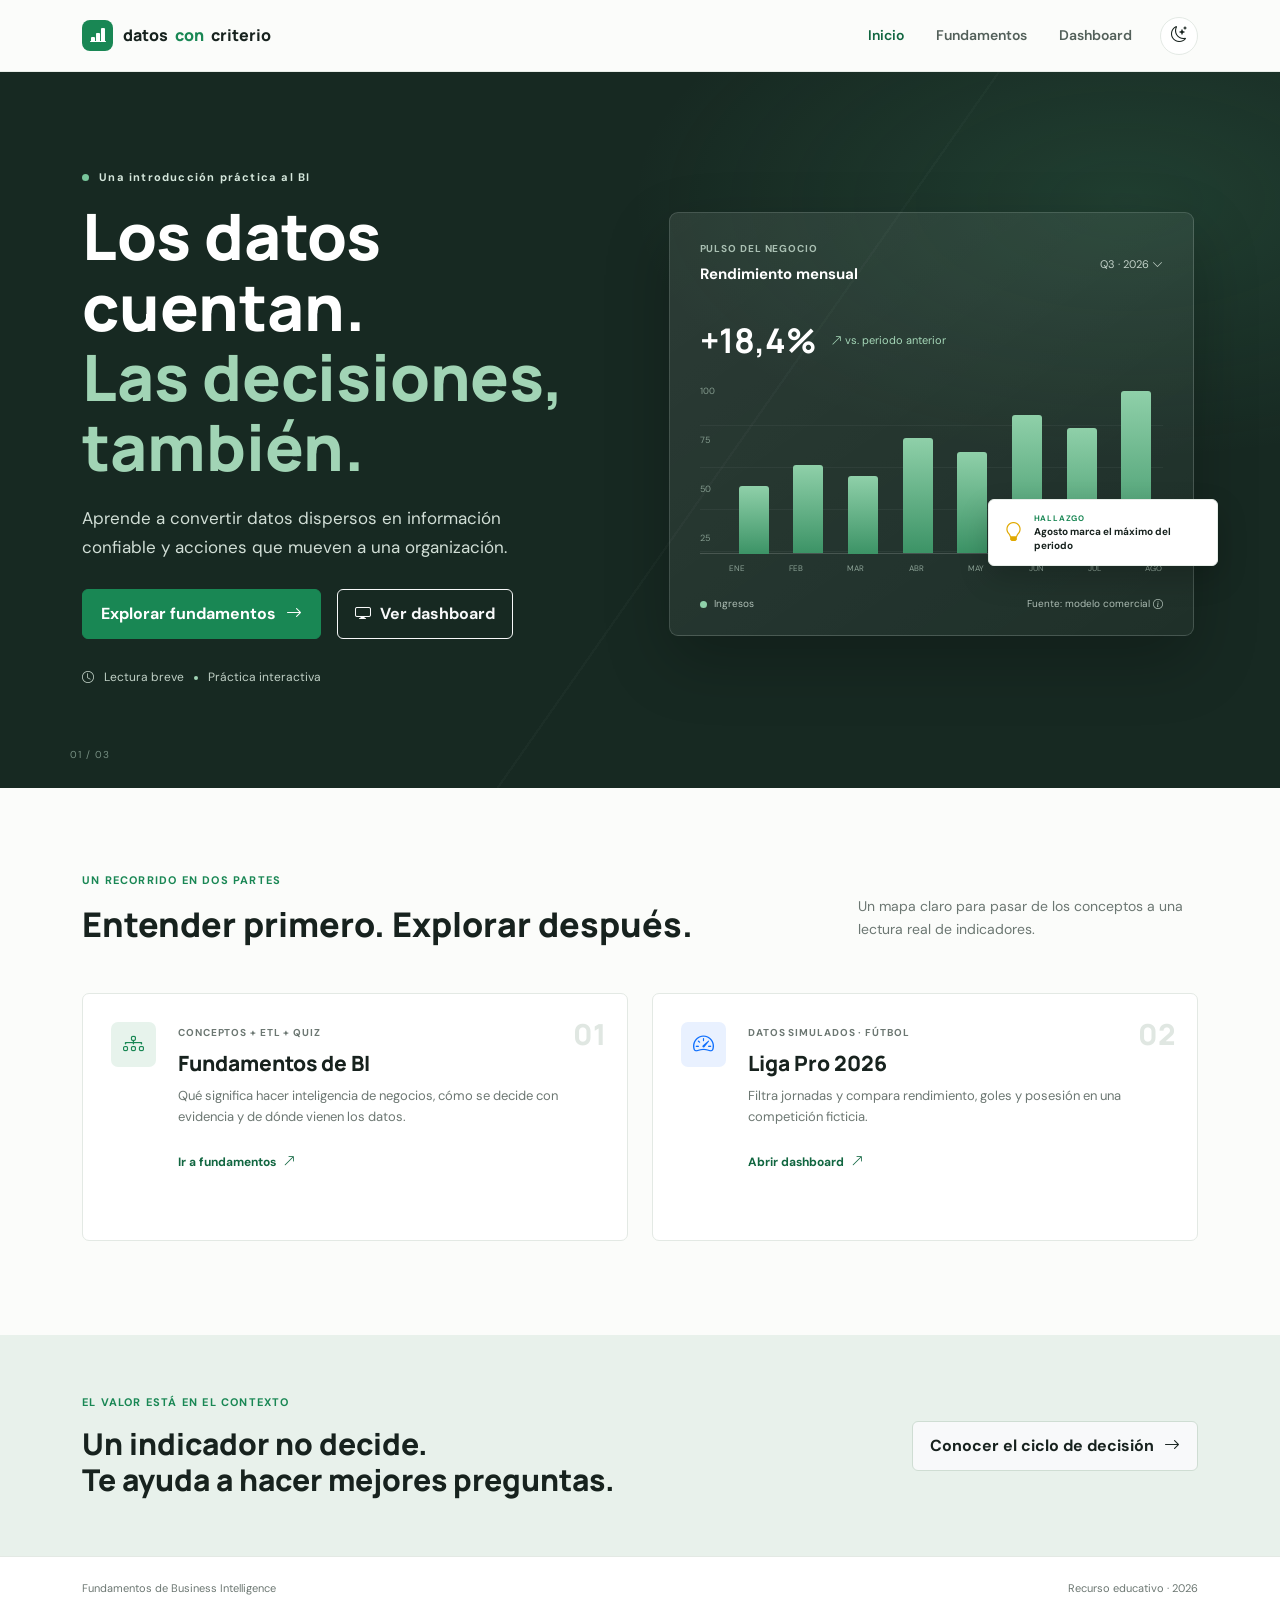
==== index.html @ f7e89e69 "Versión uno de mi sitio web sobre BI" ====
<!doctype html>
<html lang="es">
<head>
  <meta charset="utf-8"><meta name="viewport" content="width=device-width, initial-scale=1">
  <meta name="description" content="Una guía práctica para entender Business Intelligence, ETL y decisiones basadas en datos.">
  <title>Datos con criterio | Fundamentos de BI</title>
  <link rel="preconnect" href="https://fonts.googleapis.com"><link rel="preconnect" href="https://fonts.gstatic.com" crossorigin>
  <link href="https://fonts.googleapis.com/css2?family=DM+Sans:wght@400;500;600;700&family=Manrope:wght@500;600;700;800&display=swap" rel="stylesheet">
  <link href="https://cdn.jsdelivr.net/npm/bootstrap@5.3.3/dist/css/bootstrap.min.css" rel="stylesheet">
  <link href="https://cdn.jsdelivr.net/npm/bootstrap-icons@1.11.3/font/bootstrap-icons.min.css" rel="stylesheet">
  <link href="css/styles.css" rel="stylesheet">
</head>
<body>
  <nav class="navbar navbar-expand-lg fixed-top site-nav" aria-label="Navegación principal"><div class="container">
    <a class="navbar-brand" href="index.html"><span class="brand-mark"><i class="bi bi-bar-chart-line-fill" aria-hidden="true"></i></span> datos<span>con</span>criterio</a>
    <button class="navbar-toggler" type="button" data-bs-toggle="collapse" data-bs-target="#mainNav" aria-controls="mainNav" aria-expanded="false" aria-label="Abrir navegación"><span class="navbar-toggler-icon"></span></button>
    <div class="collapse navbar-collapse" id="mainNav"><ul class="navbar-nav ms-auto align-items-lg-center gap-lg-2">
      <li class="nav-item"><a class="nav-link active" aria-current="page" href="index.html">Inicio</a></li><li class="nav-item"><a class="nav-link" href="fundamentos.html">Fundamentos</a></li><li class="nav-item"><a class="nav-link" href="dashboard.html">Dashboard</a></li>
      <li class="nav-item ms-lg-2"><button class="theme-toggle" type="button" data-theme-toggle aria-label="Activar modo oscuro" title="Cambiar tema"><i class="bi bi-moon-stars" aria-hidden="true"></i></button></li>
    </ul></div>
  </div></nav>
  <main>
    <section class="home-hero"><div class="container"><div class="row align-items-center g-5">
      <div class="col-lg-6 hero-copy"><p class="eyebrow"><span class="eyebrow-dot"></span> Una introducción práctica al BI</p><h1>Los datos cuentan.<br><span>Las decisiones, también.</span></h1><p class="hero-lede">Aprende a convertir datos dispersos en información confiable y acciones que mueven a una organización.</p>
        <div class="d-flex flex-wrap gap-3 hero-actions"><a class="btn btn-accent" href="fundamentos.html">Explorar fundamentos <i class="bi bi-arrow-right" aria-hidden="true"></i></a><a class="btn btn-outline-light" href="dashboard.html"><i class="bi bi-display" aria-hidden="true"></i> Ver dashboard</a></div>
        <div class="hero-note"><i class="bi bi-clock" aria-hidden="true"></i> Lectura breve <span></span> Práctica interactiva</div>
      </div>
      <div class="col-lg-6"><div class="hero-visual" aria-label="Visualización de tendencias de datos">
        <div class="visual-topline"><div><span class="visual-label">PULSO DEL NEGOCIO</span><strong>Rendimiento mensual</strong></div><span class="visual-period">Q3 · 2026 <i class="bi bi-chevron-down" aria-hidden="true"></i></span></div>
        <div class="visual-number"><strong>+18,4%</strong><span><i class="bi bi-arrow-up-right" aria-hidden="true"></i> vs. periodo anterior</span></div>
        <div class="chart-grid" aria-hidden="true"><div class="chart-y"><span>100</span><span>75</span><span>50</span><span>25</span></div><div class="hero-bars"><i style="--bar:40%"></i><i style="--bar:52%"></i><i style="--bar:46%"></i><i style="--bar:68%"></i><i style="--bar:60%"></i><i style="--bar:82%"></i><i style="--bar:74%"></i><i style="--bar:96%"></i></div></div>
        <div class="chart-months"><span>ENE</span><span>FEB</span><span>MAR</span><span>ABR</span><span>MAY</span><span>JUN</span><span>JUL</span><span>AGO</span></div>
        <div class="visual-bottom"><span><i class="legend-dot"></i> Ingresos</span><span>Fuente: modelo comercial <i class="bi bi-info-circle" aria-hidden="true"></i></span></div>
        <div class="floating-insight"><i class="bi bi-lightbulb" aria-hidden="true"></i><span><small>HALLAZGO</small><strong>Agosto marca el máximo del periodo</strong></span></div>
      </div></div>
    </div></div><div class="hero-index" aria-hidden="true">01 / 03</div></section>
    <section class="section-pad learning-path"><div class="container">
      <div class="section-heading d-flex flex-column flex-md-row justify-content-between align-items-md-end gap-3"><div><p class="eyebrow text-green">UN RECORRIDO EN DOS PARTES</p><h2>Entender primero.<br class="d-md-none"> Explorar después.</h2></div><p>Un mapa claro para pasar de los conceptos a una lectura real de indicadores.</p></div>
      <div class="row g-4 mt-2"><div class="col-md-6"><a class="path-card" href="fundamentos.html"><div class="path-number">01</div><div class="path-icon icon-green"><i class="bi bi-diagram-3" aria-hidden="true"></i></div><div class="path-card-body"><span class="card-kicker">CONCEPTOS + ETL + QUIZ</span><h3>Fundamentos de BI</h3><p>Qué significa hacer inteligencia de negocios, cómo se decide con evidencia y de dónde vienen los datos.</p><span class="text-link">Ir a fundamentos <i class="bi bi-arrow-up-right" aria-hidden="true"></i></span></div></a></div>
        <div class="col-md-6"><a class="path-card" href="dashboard.html"><div class="path-number">02</div><div class="path-icon icon-blue"><i class="bi bi-speedometer2" aria-hidden="true"></i></div><div class="path-card-body"><span class="card-kicker">DATOS SIMULADOS · FÚTBOL</span><h3>Liga Pro 2026</h3><p>Filtra jornadas y compara rendimiento, goles y posesión en una competición ficticia.</p><span class="text-link">Abrir dashboard <i class="bi bi-arrow-up-right" aria-hidden="true"></i></span></div></a></div>
      </div>
    </div></section>
    <section class="home-band"><div class="container d-flex flex-column flex-lg-row align-items-lg-center justify-content-between gap-4"><div><p class="eyebrow">EL VALOR ESTÁ EN EL CONTEXTO</p><h2>Un indicador no decide.<br>Te ayuda a hacer mejores preguntas.</h2></div><a href="fundamentos.html#decisiones" class="btn btn-light">Conocer el ciclo de decisión <i class="bi bi-arrow-right" aria-hidden="true"></i></a></div></section>
  </main>
  <footer class="site-footer"><div class="container d-flex flex-column flex-sm-row justify-content-between gap-2"><span>Fundamentos de Business Intelligence</span><span>Recurso educativo · 2026</span></div></footer>
  <script src="https://cdn.jsdelivr.net/npm/bootstrap@5.3.3/dist/js/bootstrap.bundle.min.js"></script><script src="js/main.js"></script>
</body></html>
---- css/styles.css ----
:root {
  color-scheme: light;
  --ink: #17221e; --muted: #6c7772; --paper: #fbfcfa; --surface: #ffffff; --line: #e3e9e4;
  --green: #198754; --green-dark: #116640; --green-soft: #e7f3ec; --blue: #0d6efd; --yellow: #ffc107; --red: #dc3545;
  --shadow: 0 10px 30px rgba(27, 46, 36, .07); --nav-height: 72px;
}
* { box-sizing: border-box; }
html { scroll-behavior: smooth; scroll-padding-top: 92px; }
body { padding-top: var(--nav-height); background: var(--paper); color: var(--ink); font-family: "DM Sans", sans-serif; line-height: 1.65; }
h1, h2, h3, h4, .navbar-brand { font-family: "Manrope", sans-serif; letter-spacing: 0; }
h1, h2, h3, p { margin-top: 0; }
a { color: inherit; }
.site-nav { height: var(--nav-height); background: rgba(251, 252, 250, .96); border-bottom: 1px solid rgba(227, 233, 228, .8); backdrop-filter: blur(12px); }
.navbar-brand { display: inline-flex; align-items: center; gap: 7px; color: var(--ink); font-size: 16px; font-weight: 800; }
.navbar-brand > span:not(.brand-mark) { color: var(--green); }
.brand-mark { display: grid; place-items: center; width: 31px; height: 31px; margin-right: 3px; border-radius: 8px; background: var(--green); color: white; font-size: 16px; }
.site-nav .nav-link { padding: 9px 12px !important; color: #53605a; font-size: 14px; font-weight: 600; }
.site-nav .nav-link:hover, .site-nav .nav-link.active { color: var(--green-dark); }
.theme-toggle { display: grid; place-items: center; width: 38px; height: 38px; border: 1px solid var(--line); border-radius: 50%; background: var(--surface); color: var(--ink); }
.theme-toggle:hover { color: var(--green); border-color: var(--green); }
.navbar-toggler { padding: 6px 8px; border-color: var(--line); }
.navbar-toggler:focus { box-shadow: 0 0 0 3px rgba(25, 135, 84, .16); }
.btn { border-radius: 6px; font-weight: 700; }
.btn-accent { display: inline-flex; align-items: center; gap: 10px; padding: 12px 18px; border-color: var(--green); background: var(--green); color: #fff; }
.btn-accent:hover, .btn-accent:focus { border-color: var(--green-dark); background: var(--green-dark); color: #fff; }
.eyebrow { margin-bottom: 15px; color: #d5e7dc; font-size: 11px; font-weight: 700; letter-spacing: 1.2px; }
.eyebrow.text-green { color: var(--green); }
.home-hero { position: relative; min-height: 590px; overflow: hidden; padding: 88px 0 100px; background: #172922; color: #fff; }
.home-hero::before { position: absolute; inset: 0; background: radial-gradient(ellipse at 88% 18%, rgba(72, 154, 111, .19), transparent 31%), linear-gradient(125deg, transparent 56%, rgba(255,255,255,.025) 56%, rgba(255,255,255,.025) 56.15%, transparent 56.15%); content: ""; pointer-events: none; }
.home-hero .container { position: relative; z-index: 1; }
.hero-copy { padding-top: 8px; }
.eyebrow-dot { display: inline-block; width: 7px; height: 7px; margin-right: 6px; border-radius: 50%; background: #78c59b; }
.home-hero h1 { margin: 0 0 21px; font-size: clamp(42px, 5vw, 64px); font-weight: 800; line-height: 1.1; }
.home-hero h1 span { color: #a1d4b5; }
.hero-lede { max-width: 480px; margin-bottom: 28px; color: #d1ded6; font-size: 17px; line-height: 1.7; }
.hero-actions .btn-outline-light { display: inline-flex; align-items: center; gap: 9px; padding: 12px 17px; }
.hero-note { display: flex; align-items: center; gap: 10px; margin-top: 29px; color: #c0d0c6; font-size: 12px; }
.hero-note span { width: 4px; height: 4px; border-radius: 50%; background: #a1d4b5; }
.hero-visual { position: relative; max-width: 525px; margin: 0 auto; padding: 28px 30px 22px; border: 1px solid rgba(231, 243, 236, .17); border-radius: 9px; background: linear-gradient(145deg, rgba(255,255,255,.09), rgba(255,255,255,.035)); box-shadow: 0 25px 65px rgba(0, 0, 0, .23); }
.visual-topline, .visual-bottom, .visual-number { display: flex; align-items: center; justify-content: space-between; }
.visual-label, .card-kicker { display: block; color: var(--muted); font-size: 10px; font-weight: 700; letter-spacing: .9px; }
.visual-label { margin-bottom: 3px; color: #aac0b3; }
.visual-topline strong { font-size: 15px; }
.visual-period { color: #c2d1c8; font-size: 11px; }
.visual-number { justify-content: flex-start; gap: 14px; margin: 25px 0 16px; }
.visual-number strong { font-family: "Manrope", sans-serif; font-size: 34px; }
.visual-number span { color: #a5d7b8; font-size: 11px; }
.chart-grid { display: flex; height: 170px; gap: 13px; border-bottom: 1px solid rgba(255,255,255,.16); background: repeating-linear-gradient(to bottom, transparent 0, transparent 41px, rgba(255,255,255,.09) 42px); }
.chart-y { display: flex; flex-direction: column; justify-content: space-between; padding-bottom: 7px; color: #849b8e; font-size: 9px; }
.hero-bars { display: flex; flex: 1; align-items: end; justify-content: space-around; gap: 12px; padding: 0 5px; }
.hero-bars i { width: min(30px, 9%); height: var(--bar); border-radius: 3px 3px 0 0; background: linear-gradient(180deg, #8fd0a9, #3c9366); animation: bar-rise .7s ease-out both; transform-origin: bottom; }
.hero-bars i:nth-child(2n) { animation-delay: .08s; } .hero-bars i:nth-child(3n) { animation-delay: .16s; }
@keyframes bar-rise { from { transform: scaleY(.15); } to { transform: scaleY(1); } }
.chart-months { display: flex; justify-content: space-between; padding: 8px 0 0 29px; color: #8da397; font-size: 8px; }
.visual-bottom { margin-top: 21px; color: #aebeb5; font-size: 10px; }
.visual-bottom > span:first-child { display: flex; align-items: center; gap: 7px; }
.legend-dot { width: 7px; height: 7px; border-radius: 50%; background: #8fd0a9; }
.floating-insight { position: absolute; right: -25px; bottom: 69px; display: flex; align-items: center; gap: 11px; max-width: 230px; padding: 12px 15px; border: 1px solid #e7eee9; border-radius: 6px; background: #fff; color: var(--ink); box-shadow: 0 12px 30px rgba(0,0,0,.19); }
.floating-insight > i { color: #e0a900; font-size: 19px; }
.floating-insight small { display: block; color: var(--green); font-size: 8px; font-weight: 700; letter-spacing: .8px; }
.floating-insight strong { display: block; font-size: 10px; line-height: 1.4; }
.hero-index { position: absolute; bottom: 25px; left: max(calc((100vw - 1140px) / 2), 24px); color: #789084; font-size: 10px; letter-spacing: 1px; }
.section-pad { padding: 83px 0 94px; }
.section-heading { margin-bottom: 24px; }
.section-heading h2, .home-band h2 { margin-bottom: 0; font-size: 34px; font-weight: 800; line-height: 1.2; }
.section-heading > p { max-width: 340px; margin-bottom: 4px; color: var(--muted); font-size: 14px; }
.path-card { position: relative; display: flex; min-height: 248px; gap: 22px; padding: 28px; overflow: hidden; border: 1px solid var(--line); border-radius: 7px; background: var(--surface); color: var(--ink); text-decoration: none; transition: transform .2s, box-shadow .2s, border-color .2s; }
.path-card:hover { transform: translateY(-3px); border-color: #bfd7c8; box-shadow: var(--shadow); }
.path-number { position: absolute; top: 17px; right: 21px; color: #e0e7e2; font-family: "Manrope", sans-serif; font-size: 29px; font-weight: 800; }
.path-icon { display: grid; flex: 0 0 45px; place-items: center; width: 45px; height: 45px; border-radius: 7px; font-size: 21px; }
.icon-green { background: #e7f3ec; color: var(--green); } .icon-blue { background: #e9f1ff; color: var(--blue); }
.path-card-body { max-width: 420px; padding-top: 3px; }
.path-card .card-kicker { margin-bottom: 9px; }
.path-card h3 { margin-bottom: 9px; font-size: 21px; font-weight: 800; }
.path-card p { margin-bottom: 20px; color: var(--muted); font-size: 13px; }
.text-link { color: var(--green-dark); font-size: 12px; font-weight: 700; } .text-link i { margin-left: 4px; }
.home-band { padding: 58px 0; background: #e8f1eb; }
.home-band .eyebrow { color: var(--green); } .home-band h2 { font-size: 30px; }
.home-band .btn-light { display: inline-flex; align-items: center; gap: 10px; padding: 12px 17px; border: 1px solid #cfddd3; color: var(--ink); }
.site-footer { position: relative; z-index: 1; padding: 22px 0; border-top: 1px solid var(--line); background: var(--surface); color: var(--muted); font-size: 11px; }
.page-main { min-height: calc(100vh - var(--nav-height)); }
.page-hero { padding: 58px 0 50px; border-bottom: 1px solid var(--line); background: linear-gradient(115deg, #edf5ef 0%, #f5f8f5 60%, #f7f4e9 100%); }
.page-hero h1 { margin: 0 0 12px; font-size: clamp(37px, 5vw, 55px); font-weight: 800; line-height: 1.12; }
.page-hero h1 span { color: var(--green); }
.page-hero > .container > p:not(.eyebrow) { max-width: 590px; margin-bottom: 18px; color: #59665f; font-size: 16px; }
.page-hero-meta { display: flex; flex-wrap: wrap; gap: 19px; color: #53635a; font-size: 12px; font-weight: 600; }
.page-hero-meta i { margin-right: 5px; color: var(--green); }
.content-layout { display: grid; grid-template-columns: 190px minmax(0, 800px); justify-content: space-between; gap: 58px; padding-top: 50px; padding-bottom: 80px; }
.content-index { position: sticky; top: 100px; align-self: start; display: flex; flex-direction: column; gap: 8px; padding: 5px 0 5px 13px; border-left: 1px solid var(--line); }
.content-index p { margin: 0 0 8px; color: #839088; font-size: 9px; font-weight: 700; letter-spacing: 1px; }
.content-index a { padding: 5px 0; color: #606d66; font-size: 12px; text-decoration: none; } .content-index a:hover { color: var(--green); }
.lesson-section { margin-bottom: 60px; scroll-margin-top: 95px; }
.section-label { display: flex; align-items: center; gap: 10px; margin-bottom: 13px; color: var(--green); font-size: 11px; font-weight: 800; }
.section-label span { color: #849089; font-size: 9px; letter-spacing: .9px; }
.lesson-section h2, .quiz-heading h2 { margin-bottom: 15px; font-size: 29px; font-weight: 800; line-height: 1.25; }
.lesson-section > p { color: #56625c; font-size: 14px; line-height: 1.8; }
.concept-grid { display: grid; grid-template-columns: repeat(3, 1fr); gap: 12px; margin: 24px 0; }
.concept-card { min-height: 153px; padding: 18px 16px; border: 1px solid var(--line); border-radius: 5px; background: var(--surface); }
.concept-index { display: inline-grid; place-items: center; width: 23px; height: 23px; margin-bottom: 12px; border-radius: 50%; background: var(--green-soft); color: var(--green); font-size: 10px; font-weight: 700; }
.concept-card h3 { margin-bottom: 5px; font-size: 15px; font-weight: 800; } .concept-card p { margin: 0; color: var(--muted); font-size: 11px; line-height: 1.6; }
.note-box { display: flex; gap: 13px; margin-top: 21px; padding: 17px; border-left: 3px solid var(--green); background: #eef5f0; }
.note-box > i { color: var(--green); font-size: 19px; } .note-box p { margin: 0; color: #536159; font-size: 12px; line-height: 1.65; } .note-box strong { color: var(--ink); }
.decision-cycle { display: flex; align-items: center; justify-content: space-between; gap: 7px; margin: 23px 0; padding: 18px; border: 1px solid var(--line); border-radius: 6px; background: var(--surface); }
.decision-cycle > div { display: flex; flex-direction: column; min-width: 0; } .decision-cycle > div > span { color: var(--green); font-size: 9px; font-weight: 700; }
.decision-cycle strong { font-size: 11px; } .decision-cycle small { color: var(--muted); font-size: 9px; } .decision-cycle > i { color: #91a197; font-size: 13px; }
.decision-table-wrap { margin: 20px 0; } .decision-table { margin-bottom: 0; font-size: 12px; }
.decision-table th { color: #829087; font-size: 9px; letter-spacing: .6px; text-transform: uppercase; }
.decision-table td, .decision-table th { padding: 10px 12px; border-color: var(--line); } .decision-table td:first-child { color: var(--green-dark); }
.example-callout { display: flex; gap: 16px; margin-top: 18px; padding: 20px; border: 1px solid #e9e4d2; border-radius: 5px; background: #fbf9f0; }
.callout-icon { display: grid; flex: 0 0 39px; place-items: center; width: 39px; height: 39px; border-radius: 6px; background: #f3eac8; color: #927410; font-size: 17px; }
.example-callout .card-kicker { margin-bottom: 6px; color: #927410; } .example-callout p { margin: 0; color: #5f5a49; font-size: 12px; line-height: 1.75; }
.etl-diagram { display: flex; align-items: center; justify-content: space-between; gap: 9px; margin: 23px 0 16px; padding: 20px 16px; border: 1px solid var(--line); border-radius: 6px; background: #f8faf8; }
.etl-source, .etl-destination, .etl-step { display: flex; flex-direction: column; align-items: flex-start; min-width: 0; }
.etl-source, .etl-destination { gap: 5px; color: var(--green-dark); } .etl-source > i, .etl-destination > i { font-size: 19px; }
.etl-source strong, .etl-destination strong, .etl-step strong { font-size: 10px; } .etl-source small, .etl-step small { color: var(--muted); font-size: 8px; }
.etl-step { min-width: 98px; padding: 12px 10px 10px; border: 1px solid #dce8df; border-radius: 5px; background: var(--surface); }
.etl-step > span { margin-bottom: 4px; color: var(--green); font-size: 8px; font-weight: 700; } .etl-arrow { color: #93a69a; font-size: 14px; }
.etl-detail article { height: 100%; padding: 16px; border-top: 2px solid var(--green); background: #f4f7f4; }
.etl-detail article > span { color: var(--green); font-size: 9px; font-weight: 700; } .etl-detail h3 { margin: 7px 0 5px; font-size: 14px; font-weight: 800; }
.etl-detail p { margin: 0; color: var(--muted); font-size: 11px; line-height: 1.65; }
.etl-tools { margin: 21px 0; padding: 17px; border: 1px solid var(--line); border-radius: 5px; background: var(--surface); }
.etl-tools > div { display: flex; flex-wrap: wrap; gap: 8px; margin: 11px 0; } .etl-tools > div span { padding: 5px 9px; border-radius: 3px; background: #eef4ef; color: #315b43; font-size: 10px; font-weight: 700; }
.etl-tools p { margin: 0; color: var(--muted); font-size: 11px; }
.learning-accordion .accordion-item { margin-bottom: 8px; overflow: hidden; border: 1px solid var(--line); border-radius: 5px !important; background: var(--surface); }
.learning-accordion .accordion-button { padding: 14px 16px; color: var(--ink); font-family: "DM Sans", sans-serif; font-size: 12px; font-weight: 700; box-shadow: none; }
.learning-accordion .accordion-button:not(.collapsed) { background: #f0f6f1; color: var(--green-dark); }
.learning-accordion .accordion-button::after { width: 13px; height: 13px; background-size: 13px; }
.learning-accordion .accordion-body { padding: 14px 17px; color: #5b6860; font-size: 12px; line-height: 1.75; }
.learning-accordion .accordion-body p { margin: 0; } .learning-accordion .accordion-body h4 { font-family: "DM Sans", sans-serif; font-size: 12px; font-weight: 700; }
.learning-accordion .accordion-body ul { margin-bottom: 0; padding-left: 18px; } .learning-accordion .accordion-body li { margin: 4px 0; }
.case-accordion { margin-top: 20px; } .quiz-section { padding-top: 7px; scroll-margin-top: 95px; }
.quiz-heading { display: flex; align-items: center; justify-content: space-between; gap: 20px; margin-bottom: 20px; }
.quiz-heading .eyebrow { margin-bottom: 8px; } .quiz-heading h2 { margin-bottom: 5px; } .quiz-heading p:last-child { margin-bottom: 0; color: var(--muted); font-size: 13px; }
.quiz-trophy { display: grid; place-items: center; width: 55px; height: 55px; border-radius: 50%; background: #f6efcf; color: #a1810a; font-size: 24px; }
.dark-theme { color-scheme: dark; --ink: #e5ede8; --muted: #a5b2aa; --paper: #17221e; --surface: #202e27; --line: #34483d; --green-soft: #294b37; --shadow: 0 10px 30px rgba(0, 0, 0, .22); }
.dark-theme .site-nav { background: rgba(23, 34, 30, .96); border-color: var(--line); } .dark-theme .site-nav .nav-link, .dark-theme .navbar-brand, .dark-theme .theme-toggle { color: var(--ink); }
.dark-theme .home-hero { background: #101b16; } .dark-theme .page-hero { border-color: var(--line); background: linear-gradient(115deg, #20372a, #26332a 60%, #373425); }
.dark-theme .page-hero > .container > p:not(.eyebrow), .dark-theme .page-hero-meta, .dark-theme .lesson-section > p { color: #bdc9c1; }
.dark-theme .concept-card, .dark-theme .decision-cycle, .dark-theme .etl-tools, .dark-theme .learning-accordion .accordion-item { background: var(--surface); }
.dark-theme .concept-card p, .dark-theme .note-box p, .dark-theme .example-callout p, .dark-theme .etl-detail p, .dark-theme .etl-tools p { color: #bdc9c1; }
.dark-theme .note-box, .dark-theme .etl-diagram { background: #20372a; } .dark-theme .example-callout { border-color: #514b31; background: #302d21; }
.dark-theme .home-band { background: #20372a; } .dark-theme .home-band .btn-light { border-color: var(--line); background: var(--surface); color: var(--ink); }
.dark-theme .decision-table { --bs-table-bg: transparent; --bs-table-color: var(--ink); --bs-table-border-color: var(--line); }
.dark-theme .learning-accordion .accordion-button { background: var(--surface); color: var(--ink); } .dark-theme .learning-accordion .accordion-button:not(.collapsed) { background: #294b37; color: #b6e1c5; }
.dark-theme .site-footer { border-color: var(--line); background: var(--surface); }
@media (max-width: 991.98px) {
  .content-layout { grid-template-columns: 1fr; gap: 27px; padding-top: 32px; }
  .content-index { position: static; flex-direction: row; flex-wrap: wrap; gap: 5px 15px; padding: 0 0 14px; border-right: 0; border-bottom: 1px solid var(--line); border-left: 0; }
  .content-index p { flex-basis: 100%; margin-bottom: 2px; } .content-index a { padding: 0; }
  .home-hero { padding: 68px 0 83px; } .hero-visual { margin-top: 4px; }
}
@media (max-width: 767.98px) {
  .site-nav { height: auto; min-height: var(--nav-height); } .site-nav .navbar-collapse { padding: 8px 0 15px; }
  .home-hero { min-height: auto; padding: 53px 0 70px; } .home-hero h1 { font-size: 43px; } .hero-lede { font-size: 15px; }
  .hero-visual { padding: 21px 18px 17px; } .chart-grid { height: 145px; } .floating-insight { right: -3px; bottom: 56px; max-width: 205px; }
  .hero-index { bottom: 16px; } .section-pad { padding: 57px 0 65px; } .section-heading h2 { font-size: 29px; }
  .path-card { min-height: 210px; padding: 22px; } .home-band { padding: 42px 0; } .home-band h2 { font-size: 25px; }
  .page-hero { padding: 43px 0 34px; } .page-hero h1 { font-size: 40px; } .content-layout { padding-bottom: 57px; }
  .lesson-section { margin-bottom: 45px; } .lesson-section h2, .quiz-heading h2 { font-size: 25px; } .concept-grid { grid-template-columns: 1fr; } .concept-card { min-height: 0; }
  .decision-cycle { flex-wrap: wrap; justify-content: flex-start; gap: 13px; } .decision-cycle > div { flex: 1 1 27%; } .decision-cycle > i { display: none; }
  .etl-diagram { flex-wrap: wrap; justify-content: center; gap: 13px; } .etl-step { flex: 1 1 26%; min-width: 85px; } .etl-source, .etl-destination { flex: 1 1 35%; }
}
@media (max-width: 420px) {
  .navbar-brand { font-size: 14px; } .hero-actions { align-items: stretch; flex-direction: column; } .hero-actions .btn { justify-content: center; }
  .visual-period { font-size: 9px; } .visual-number strong { font-size: 29px; } .visual-number span { font-size: 9px; } .chart-months { font-size: 7px; }
  .floating-insight { right: 1px; bottom: 52px; max-width: 178px; padding: 9px 10px; }
  .decision-cycle > div { flex-basis: 40%; } .etl-arrow { display: none; }
}
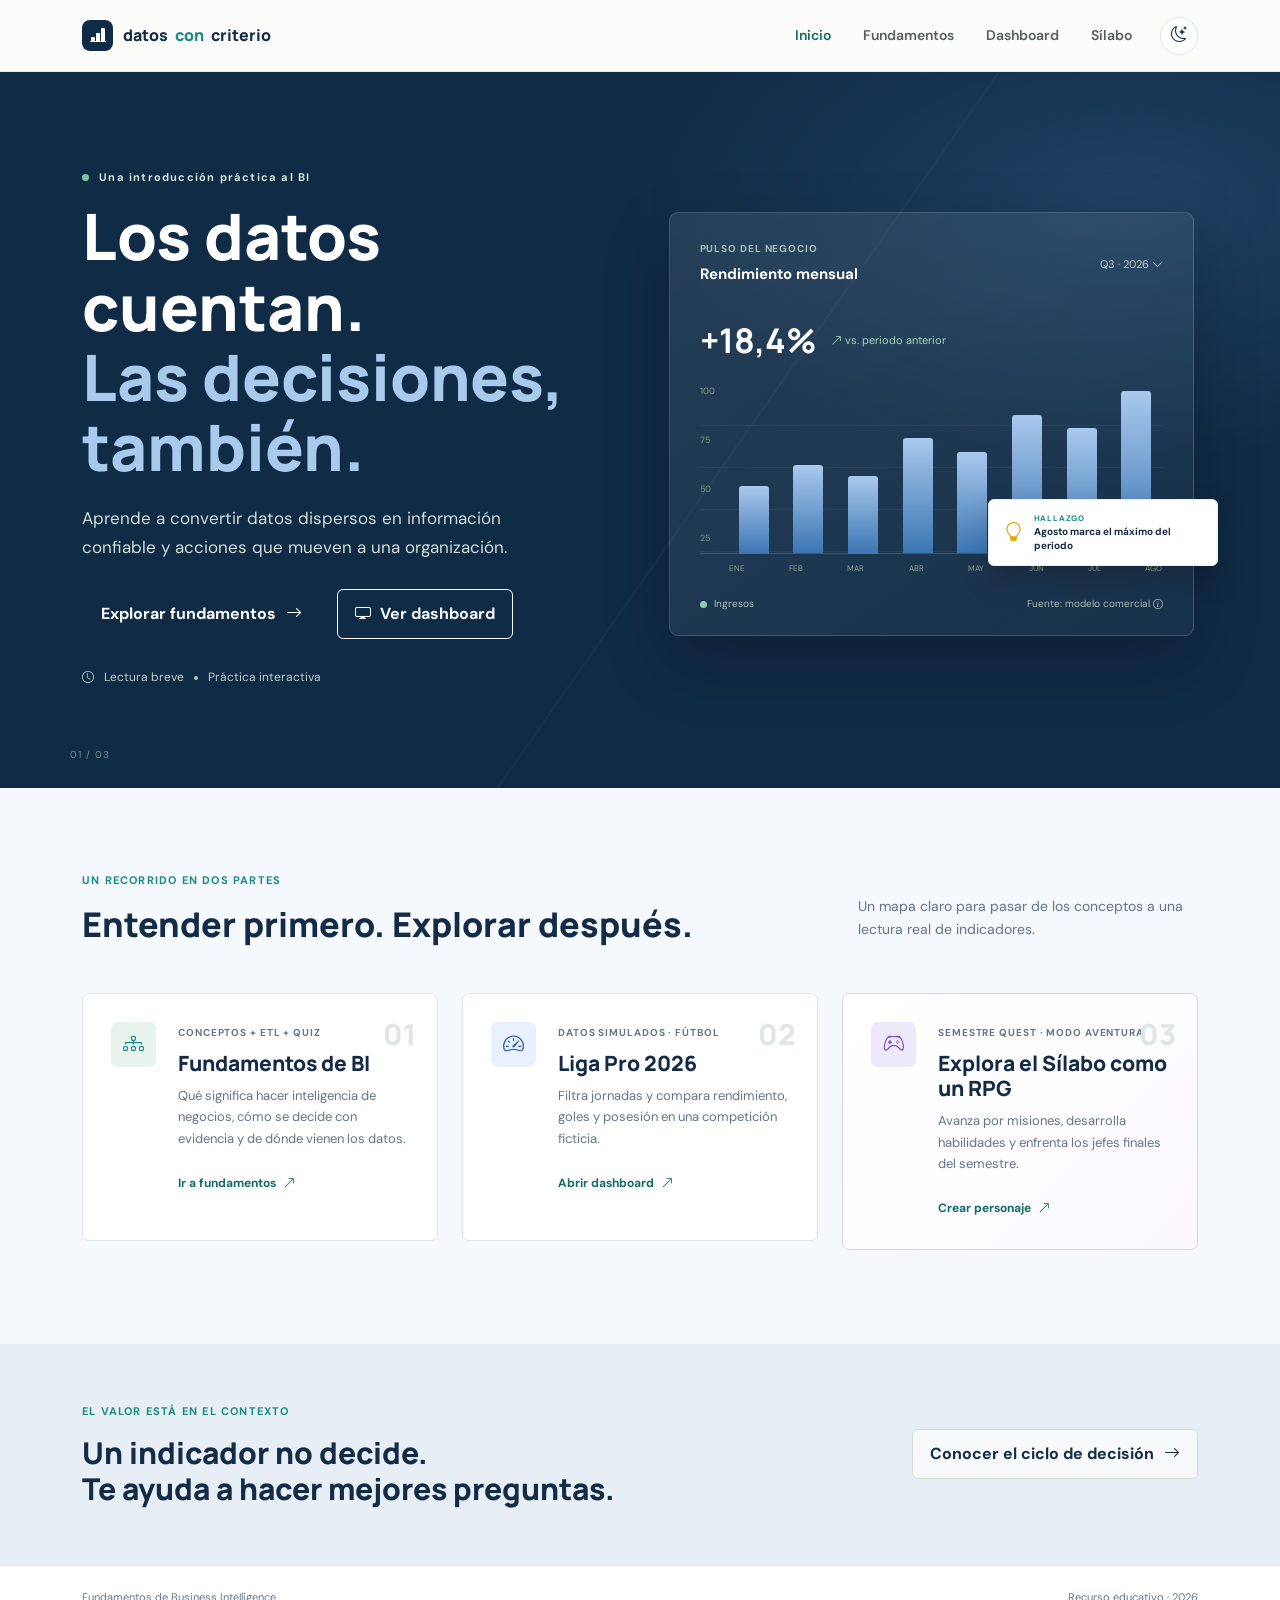
==== commit 7e4e5bcc: "INTEGRANDO EL SILABO" ====
--- a/index.html
+++ b/index.html
@@ -15,7 +15,7 @@
     <a class="navbar-brand" href="index.html"><span class="brand-mark"><i class="bi bi-bar-chart-line-fill" aria-hidden="true"></i></span> datos<span>con</span>criterio</a>
     <button class="navbar-toggler" type="button" data-bs-toggle="collapse" data-bs-target="#mainNav" aria-controls="mainNav" aria-expanded="false" aria-label="Abrir navegación"><span class="navbar-toggler-icon"></span></button>
     <div class="collapse navbar-collapse" id="mainNav"><ul class="navbar-nav ms-auto align-items-lg-center gap-lg-2">
-      <li class="nav-item"><a class="nav-link active" aria-current="page" href="index.html">Inicio</a></li><li class="nav-item"><a class="nav-link" href="fundamentos.html">Fundamentos</a></li><li class="nav-item"><a class="nav-link" href="dashboard.html">Dashboard</a></li>
+      <li class="nav-item"><a class="nav-link active" aria-current="page" href="index.html">Inicio</a></li><li class="nav-item"><a class="nav-link" href="fundamentos.html">Fundamentos</a></li><li class="nav-item"><a class="nav-link" href="dashboard.html">Dashboard</a></li><li class="nav-item"><a class="nav-link" href="silabo.html">Sílabo</a></li>
       <li class="nav-item ms-lg-2"><button class="theme-toggle" type="button" data-theme-toggle aria-label="Activar modo oscuro" title="Cambiar tema"><i class="bi bi-moon-stars" aria-hidden="true"></i></button></li>
     </ul></div>
   </div></nav>
@@ -36,8 +36,9 @@
     </div></div><div class="hero-index" aria-hidden="true">01 / 03</div></section>
     <section class="section-pad learning-path"><div class="container">
       <div class="section-heading d-flex flex-column flex-md-row justify-content-between align-items-md-end gap-3"><div><p class="eyebrow text-green">UN RECORRIDO EN DOS PARTES</p><h2>Entender primero.<br class="d-md-none"> Explorar después.</h2></div><p>Un mapa claro para pasar de los conceptos a una lectura real de indicadores.</p></div>
-      <div class="row g-4 mt-2"><div class="col-md-6"><a class="path-card" href="fundamentos.html"><div class="path-number">01</div><div class="path-icon icon-green"><i class="bi bi-diagram-3" aria-hidden="true"></i></div><div class="path-card-body"><span class="card-kicker">CONCEPTOS + ETL + QUIZ</span><h3>Fundamentos de BI</h3><p>Qué significa hacer inteligencia de negocios, cómo se decide con evidencia y de dónde vienen los datos.</p><span class="text-link">Ir a fundamentos <i class="bi bi-arrow-up-right" aria-hidden="true"></i></span></div></a></div>
-        <div class="col-md-6"><a class="path-card" href="dashboard.html"><div class="path-number">02</div><div class="path-icon icon-blue"><i class="bi bi-speedometer2" aria-hidden="true"></i></div><div class="path-card-body"><span class="card-kicker">DATOS SIMULADOS · FÚTBOL</span><h3>Liga Pro 2026</h3><p>Filtra jornadas y compara rendimiento, goles y posesión en una competición ficticia.</p><span class="text-link">Abrir dashboard <i class="bi bi-arrow-up-right" aria-hidden="true"></i></span></div></a></div>
+      <div class="row g-4 mt-2"><div class="col-md-6 col-xl-4"><a class="path-card" href="fundamentos.html"><div class="path-number">01</div><div class="path-icon icon-green"><i class="bi bi-diagram-3" aria-hidden="true"></i></div><div class="path-card-body"><span class="card-kicker">CONCEPTOS + ETL + QUIZ</span><h3>Fundamentos de BI</h3><p>Qué significa hacer inteligencia de negocios, cómo se decide con evidencia y de dónde vienen los datos.</p><span class="text-link">Ir a fundamentos <i class="bi bi-arrow-up-right" aria-hidden="true"></i></span></div></a></div>
+        <div class="col-md-6 col-xl-4"><a class="path-card" href="dashboard.html"><div class="path-number">02</div><div class="path-icon icon-blue"><i class="bi bi-speedometer2" aria-hidden="true"></i></div><div class="path-card-body"><span class="card-kicker">DATOS SIMULADOS · FÚTBOL</span><h3>Liga Pro 2026</h3><p>Filtra jornadas y compara rendimiento, goles y posesión en una competición ficticia.</p><span class="text-link">Abrir dashboard <i class="bi bi-arrow-up-right" aria-hidden="true"></i></span></div></a></div>
+        <div class="col-md-6 col-xl-4"><a class="path-card path-card-adventure" href="silabo.html"><div class="path-number">03</div><div class="path-icon icon-violet"><i class="bi bi-controller" aria-hidden="true"></i></div><div class="path-card-body"><span class="card-kicker">SEMESTRE QUEST · MODO AVENTURA</span><h3>Explora el Sílabo como un RPG</h3><p>Avanza por misiones, desarrolla habilidades y enfrenta los jefes finales del semestre.</p><span class="text-link">Crear personaje <i class="bi bi-arrow-up-right" aria-hidden="true"></i></span></div></a></div>
       </div>
     </div></section>
     <section class="home-band"><div class="container d-flex flex-column flex-lg-row align-items-lg-center justify-content-between gap-4"><div><p class="eyebrow">EL VALOR ESTÁ EN EL CONTEXTO</p><h2>Un indicador no decide.<br>Te ayuda a hacer mejores preguntas.</h2></div><a href="fundamentos.html#decisiones" class="btn btn-light">Conocer el ciclo de decisión <i class="bi bi-arrow-right" aria-hidden="true"></i></a></div></section>
--- a/css/styles.css
+++ b/css/styles.css
@@ -1,8 +1,9 @@
 :root {
   color-scheme: light;
-  --ink: #17221e; --muted: #6c7772; --paper: #fbfcfa; --surface: #ffffff; --line: #e3e9e4;
-  --green: #198754; --green-dark: #116640; --green-soft: #e7f3ec; --blue: #0d6efd; --yellow: #ffc107; --red: #dc3545;
-  --shadow: 0 10px 30px rgba(27, 46, 36, .07); --nav-height: 72px;
+  --ink: #142b45; --muted: #64758a; --paper: #f5f8fc; --surface: #ffffff; --line: #dce5ef;
+  --navy: #102b46; --navy-deep: #091c30; --navy-mid: #1d4268;
+  --green: #188b82; --green-dark: #126b66; --green-soft: #e6f3f1; --blue: #315f9f; --yellow: #e4b644; --red: #d95d68;
+  --shadow: 0 10px 30px rgba(16, 43, 70, .08); --nav-height: 72px;
 }
 * { box-sizing: border-box; }
 html { scroll-behavior: smooth; scroll-padding-top: 92px; }
@@ -13,7 +14,7 @@
 .site-nav { height: var(--nav-height); background: rgba(251, 252, 250, .96); border-bottom: 1px solid rgba(227, 233, 228, .8); backdrop-filter: blur(12px); }
 .navbar-brand { display: inline-flex; align-items: center; gap: 7px; color: var(--ink); font-size: 16px; font-weight: 800; }
 .navbar-brand > span:not(.brand-mark) { color: var(--green); }
-.brand-mark { display: grid; place-items: center; width: 31px; height: 31px; margin-right: 3px; border-radius: 8px; background: var(--green); color: white; font-size: 16px; }
+.brand-mark { display: grid; place-items: center; width: 31px; height: 31px; margin-right: 3px; border-radius: 8px; background: var(--navy); color: white; font-size: 16px; }
 .site-nav .nav-link { padding: 9px 12px !important; color: #53605a; font-size: 14px; font-weight: 600; }
 .site-nav .nav-link:hover, .site-nav .nav-link.active { color: var(--green-dark); }
 .theme-toggle { display: grid; place-items: center; width: 38px; height: 38px; border: 1px solid var(--line); border-radius: 50%; background: var(--surface); color: var(--ink); }
@@ -21,17 +22,19 @@
 .navbar-toggler { padding: 6px 8px; border-color: var(--line); }
 .navbar-toggler:focus { box-shadow: 0 0 0 3px rgba(25, 135, 84, .16); }
 .btn { border-radius: 6px; font-weight: 700; }
-.btn-accent { display: inline-flex; align-items: center; gap: 10px; padding: 12px 18px; border-color: var(--green); background: var(--green); color: #fff; }
-.btn-accent:hover, .btn-accent:focus { border-color: var(--green-dark); background: var(--green-dark); color: #fff; }
+.btn-accent { display: inline-flex; align-items: center; gap: 10px; padding: 12px 18px; border-color: var(--navy); background: var(--navy); color: #fff; }
+.btn-accent:hover, .btn-accent:focus { border-color: var(--navy-deep); background: var(--navy-deep); color: #fff; }
+.btn-outline-navy { display: inline-flex; align-items: center; justify-content: center; gap: 7px; border: 1px solid #b9c9da; background: var(--surface); color: var(--navy); font-weight: 700; }
+.btn-outline-navy:hover, .btn-outline-navy:focus { border-color: var(--navy); background: #edf3f9; color: var(--navy-deep); }
 .eyebrow { margin-bottom: 15px; color: #d5e7dc; font-size: 11px; font-weight: 700; letter-spacing: 1.2px; }
 .eyebrow.text-green { color: var(--green); }
-.home-hero { position: relative; min-height: 590px; overflow: hidden; padding: 88px 0 100px; background: #172922; color: #fff; }
-.home-hero::before { position: absolute; inset: 0; background: radial-gradient(ellipse at 88% 18%, rgba(72, 154, 111, .19), transparent 31%), linear-gradient(125deg, transparent 56%, rgba(255,255,255,.025) 56%, rgba(255,255,255,.025) 56.15%, transparent 56.15%); content: ""; pointer-events: none; }
+.home-hero { position: relative; min-height: 590px; overflow: hidden; padding: 88px 0 100px; background: var(--navy); color: #fff; }
+.home-hero::before { position: absolute; inset: 0; background: radial-gradient(ellipse at 88% 18%, rgba(73, 128, 184, .25), transparent 31%), linear-gradient(125deg, transparent 56%, rgba(255,255,255,.025) 56%, rgba(255,255,255,.025) 56.15%, transparent 56.15%); content: ""; pointer-events: none; }
 .home-hero .container { position: relative; z-index: 1; }
 .hero-copy { padding-top: 8px; }
 .eyebrow-dot { display: inline-block; width: 7px; height: 7px; margin-right: 6px; border-radius: 50%; background: #78c59b; }
 .home-hero h1 { margin: 0 0 21px; font-size: clamp(42px, 5vw, 64px); font-weight: 800; line-height: 1.1; }
-.home-hero h1 span { color: #a1d4b5; }
+.home-hero h1 span { color: #a9c9ed; }
 .hero-lede { max-width: 480px; margin-bottom: 28px; color: #d1ded6; font-size: 17px; line-height: 1.7; }
 .hero-actions .btn-outline-light { display: inline-flex; align-items: center; gap: 9px; padding: 12px 17px; }
 .hero-note { display: flex; align-items: center; gap: 10px; margin-top: 29px; color: #c0d0c6; font-size: 12px; }
@@ -48,7 +51,7 @@
 .chart-grid { display: flex; height: 170px; gap: 13px; border-bottom: 1px solid rgba(255,255,255,.16); background: repeating-linear-gradient(to bottom, transparent 0, transparent 41px, rgba(255,255,255,.09) 42px); }
 .chart-y { display: flex; flex-direction: column; justify-content: space-between; padding-bottom: 7px; color: #849b8e; font-size: 9px; }
 .hero-bars { display: flex; flex: 1; align-items: end; justify-content: space-around; gap: 12px; padding: 0 5px; }
-.hero-bars i { width: min(30px, 9%); height: var(--bar); border-radius: 3px 3px 0 0; background: linear-gradient(180deg, #8fd0a9, #3c9366); animation: bar-rise .7s ease-out both; transform-origin: bottom; }
+.hero-bars i { width: min(30px, 9%); height: var(--bar); border-radius: 3px 3px 0 0; background: linear-gradient(180deg, #a9c9ed, #3b76b3); animation: bar-rise .7s ease-out both; transform-origin: bottom; }
 .hero-bars i:nth-child(2n) { animation-delay: .08s; } .hero-bars i:nth-child(3n) { animation-delay: .16s; }
 @keyframes bar-rise { from { transform: scaleY(.15); } to { transform: scaleY(1); } }
 .chart-months { display: flex; justify-content: space-between; padding: 8px 0 0 29px; color: #8da397; font-size: 8px; }
@@ -69,17 +72,20 @@
 .path-number { position: absolute; top: 17px; right: 21px; color: #e0e7e2; font-family: "Manrope", sans-serif; font-size: 29px; font-weight: 800; }
 .path-icon { display: grid; flex: 0 0 45px; place-items: center; width: 45px; height: 45px; border-radius: 7px; font-size: 21px; }
 .icon-green { background: #e7f3ec; color: var(--green); } .icon-blue { background: #e9f1ff; color: var(--blue); }
+.icon-violet { background: #eee8fb; color: #7750c7; }
+.path-card-adventure { border-color: #dacff0; background: linear-gradient(135deg, #fff 0%, #fbf9ff 100%); }
+.path-card-adventure:hover { border-color: #a88bdf; }
 .path-card-body { max-width: 420px; padding-top: 3px; }
 .path-card .card-kicker { margin-bottom: 9px; }
 .path-card h3 { margin-bottom: 9px; font-size: 21px; font-weight: 800; }
 .path-card p { margin-bottom: 20px; color: var(--muted); font-size: 13px; }
 .text-link { color: var(--green-dark); font-size: 12px; font-weight: 700; } .text-link i { margin-left: 4px; }
-.home-band { padding: 58px 0; background: #e8f1eb; }
+.home-band { padding: 58px 0; background: #e7eef6; }
 .home-band .eyebrow { color: var(--green); } .home-band h2 { font-size: 30px; }
 .home-band .btn-light { display: inline-flex; align-items: center; gap: 10px; padding: 12px 17px; border: 1px solid #cfddd3; color: var(--ink); }
 .site-footer { position: relative; z-index: 1; padding: 22px 0; border-top: 1px solid var(--line); background: var(--surface); color: var(--muted); font-size: 11px; }
 .page-main { min-height: calc(100vh - var(--nav-height)); }
-.page-hero { padding: 58px 0 50px; border-bottom: 1px solid var(--line); background: linear-gradient(115deg, #edf5ef 0%, #f5f8f5 60%, #f7f4e9 100%); }
+.page-hero { padding: 58px 0 50px; border-bottom: 1px solid var(--line); background: linear-gradient(115deg, #e8f0f8 0%, #f4f7fb 60%, #f4f2e9 100%); }
 .page-hero h1 { margin: 0 0 12px; font-size: clamp(37px, 5vw, 55px); font-weight: 800; line-height: 1.12; }
 .page-hero h1 span { color: var(--green); }
 .page-hero > .container > p:not(.eyebrow) { max-width: 590px; margin-bottom: 18px; color: #59665f; font-size: 16px; }
@@ -132,16 +138,21 @@
 .quiz-heading { display: flex; align-items: center; justify-content: space-between; gap: 20px; margin-bottom: 20px; }
 .quiz-heading .eyebrow { margin-bottom: 8px; } .quiz-heading h2 { margin-bottom: 5px; } .quiz-heading p:last-child { margin-bottom: 0; color: var(--muted); font-size: 13px; }
 .quiz-trophy { display: grid; place-items: center; width: 55px; height: 55px; border-radius: 50%; background: #f6efcf; color: #a1810a; font-size: 24px; }
-.dark-theme { color-scheme: dark; --ink: #e5ede8; --muted: #a5b2aa; --paper: #17221e; --surface: #202e27; --line: #34483d; --green-soft: #294b37; --shadow: 0 10px 30px rgba(0, 0, 0, .22); }
-.dark-theme .site-nav { background: rgba(23, 34, 30, .96); border-color: var(--line); } .dark-theme .site-nav .nav-link, .dark-theme .navbar-brand, .dark-theme .theme-toggle { color: var(--ink); }
-.dark-theme .home-hero { background: #101b16; } .dark-theme .page-hero { border-color: var(--line); background: linear-gradient(115deg, #20372a, #26332a 60%, #373425); }
+.dark-theme { color-scheme: dark; --ink: #e5edf6; --muted: #a6b5c5; --paper: #0c1c2d; --surface: #14283d; --line: #2b4057; --green-soft: #203d4a; --shadow: 0 10px 30px rgba(0, 0, 0, .24); }
+.dark-theme .site-nav { background: rgba(12, 28, 45, .96); border-color: var(--line); } .dark-theme .site-nav .nav-link, .dark-theme .navbar-brand, .dark-theme .theme-toggle { color: var(--ink); }
+.dark-theme .home-hero { background: #091727; } .dark-theme .page-hero { border-color: var(--line); background: linear-gradient(115deg, #172f49, #182b40 60%, #353324); }
 .dark-theme .page-hero > .container > p:not(.eyebrow), .dark-theme .page-hero-meta, .dark-theme .lesson-section > p { color: #bdc9c1; }
 .dark-theme .concept-card, .dark-theme .decision-cycle, .dark-theme .etl-tools, .dark-theme .learning-accordion .accordion-item { background: var(--surface); }
 .dark-theme .concept-card p, .dark-theme .note-box p, .dark-theme .example-callout p, .dark-theme .etl-detail p, .dark-theme .etl-tools p { color: #bdc9c1; }
-.dark-theme .note-box, .dark-theme .etl-diagram { background: #20372a; } .dark-theme .example-callout { border-color: #514b31; background: #302d21; }
-.dark-theme .home-band { background: #20372a; } .dark-theme .home-band .btn-light { border-color: var(--line); background: var(--surface); color: var(--ink); }
+.dark-theme .note-box, .dark-theme .etl-diagram { background: #18344a; } .dark-theme .example-callout { border-color: #514b31; background: #302d21; }
+.dark-theme .home-band { background: #172f49; } .dark-theme .home-band .btn-light { border-color: var(--line); background: var(--surface); color: var(--ink); }
+.dark-theme .path-card-adventure { border-color: #574c78; background: linear-gradient(135deg, var(--surface), #262744); }
 .dark-theme .decision-table { --bs-table-bg: transparent; --bs-table-color: var(--ink); --bs-table-border-color: var(--line); }
 .dark-theme .learning-accordion .accordion-button { background: var(--surface); color: var(--ink); } .dark-theme .learning-accordion .accordion-button:not(.collapsed) { background: #294b37; color: #b6e1c5; }
+.dark-theme .btn-outline-navy { border-color: #526d88; background: #14283d; color: #d6e4f2; }
+.dark-theme .btn-outline-navy:hover, .dark-theme .btn-outline-navy:focus { background: #203d58; color: #fff; }
+.dark-theme .navbar-toggler { border-color: #526d88; }
+.dark-theme .navbar-toggler-icon { filter: invert(1); }
 .dark-theme .site-footer { border-color: var(--line); background: var(--surface); }
 @media (max-width: 991.98px) {
   .content-layout { grid-template-columns: 1fr; gap: 27px; padding-top: 32px; }
